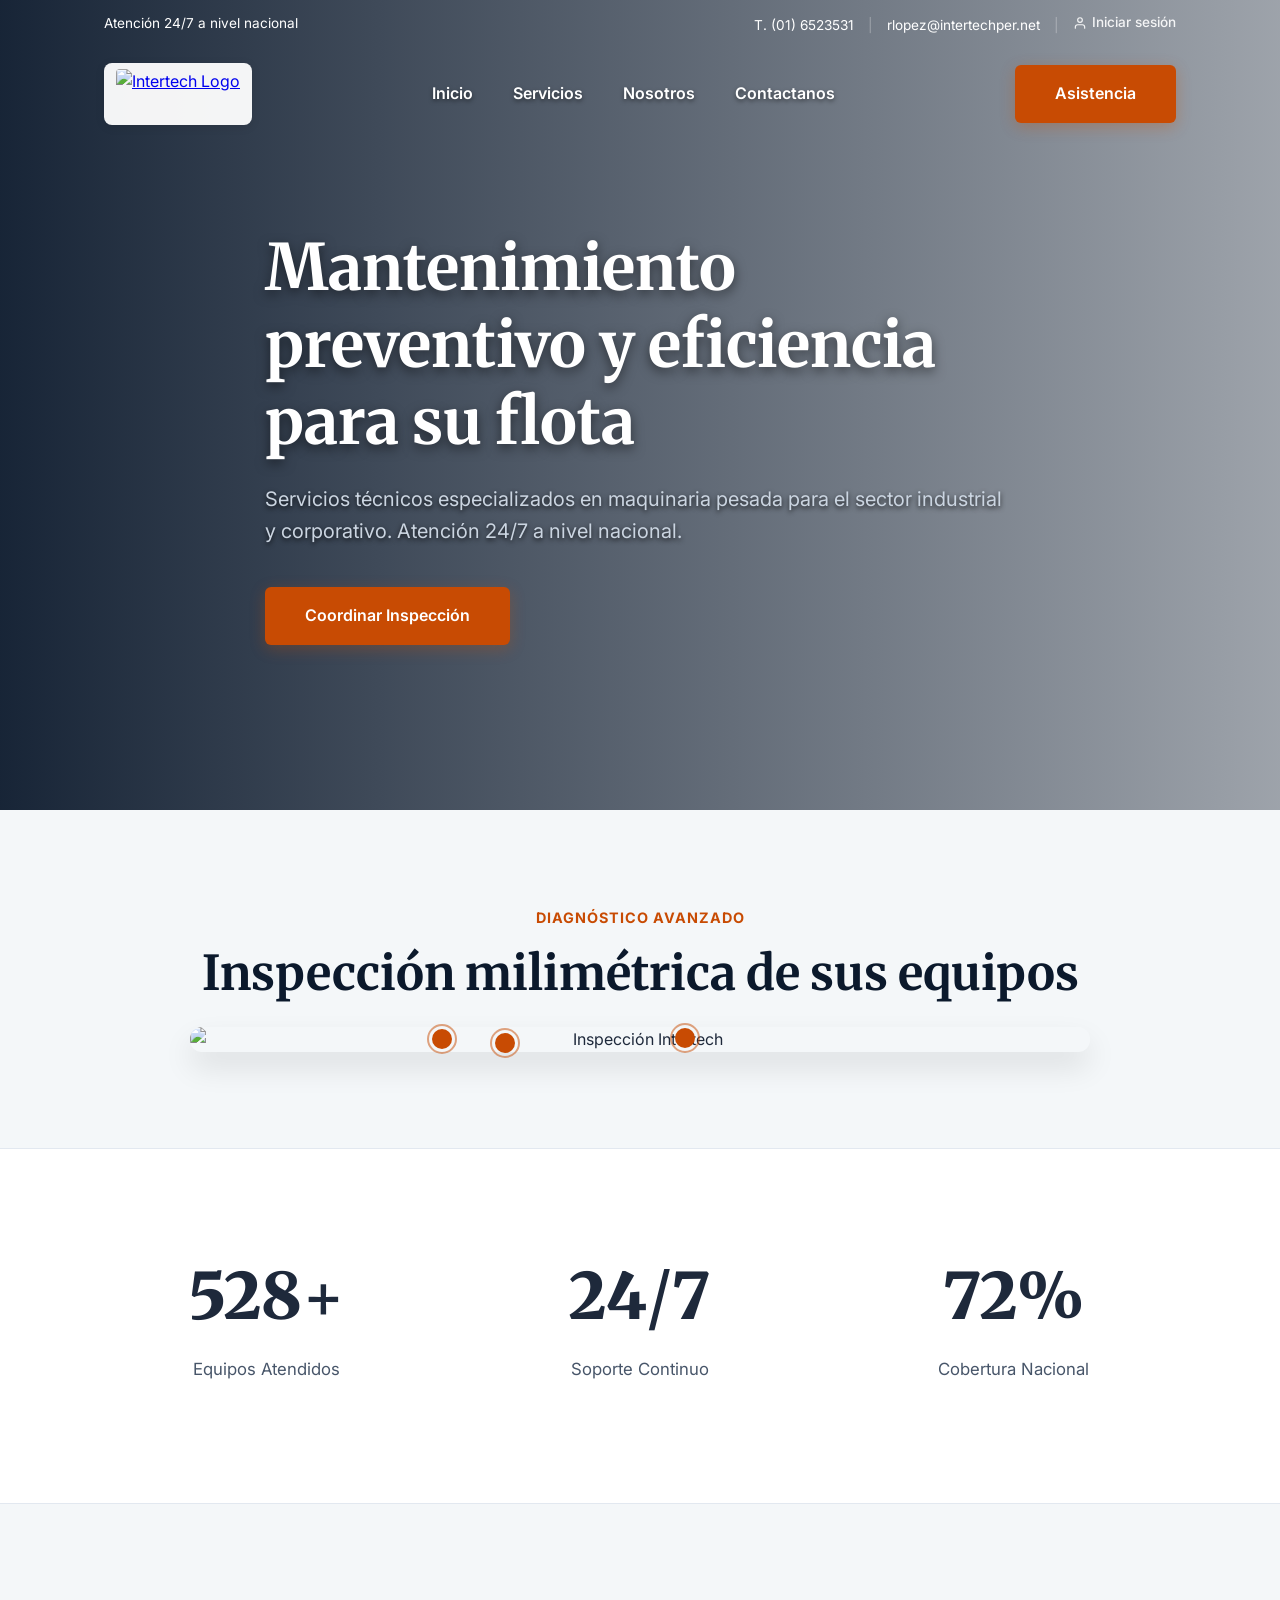
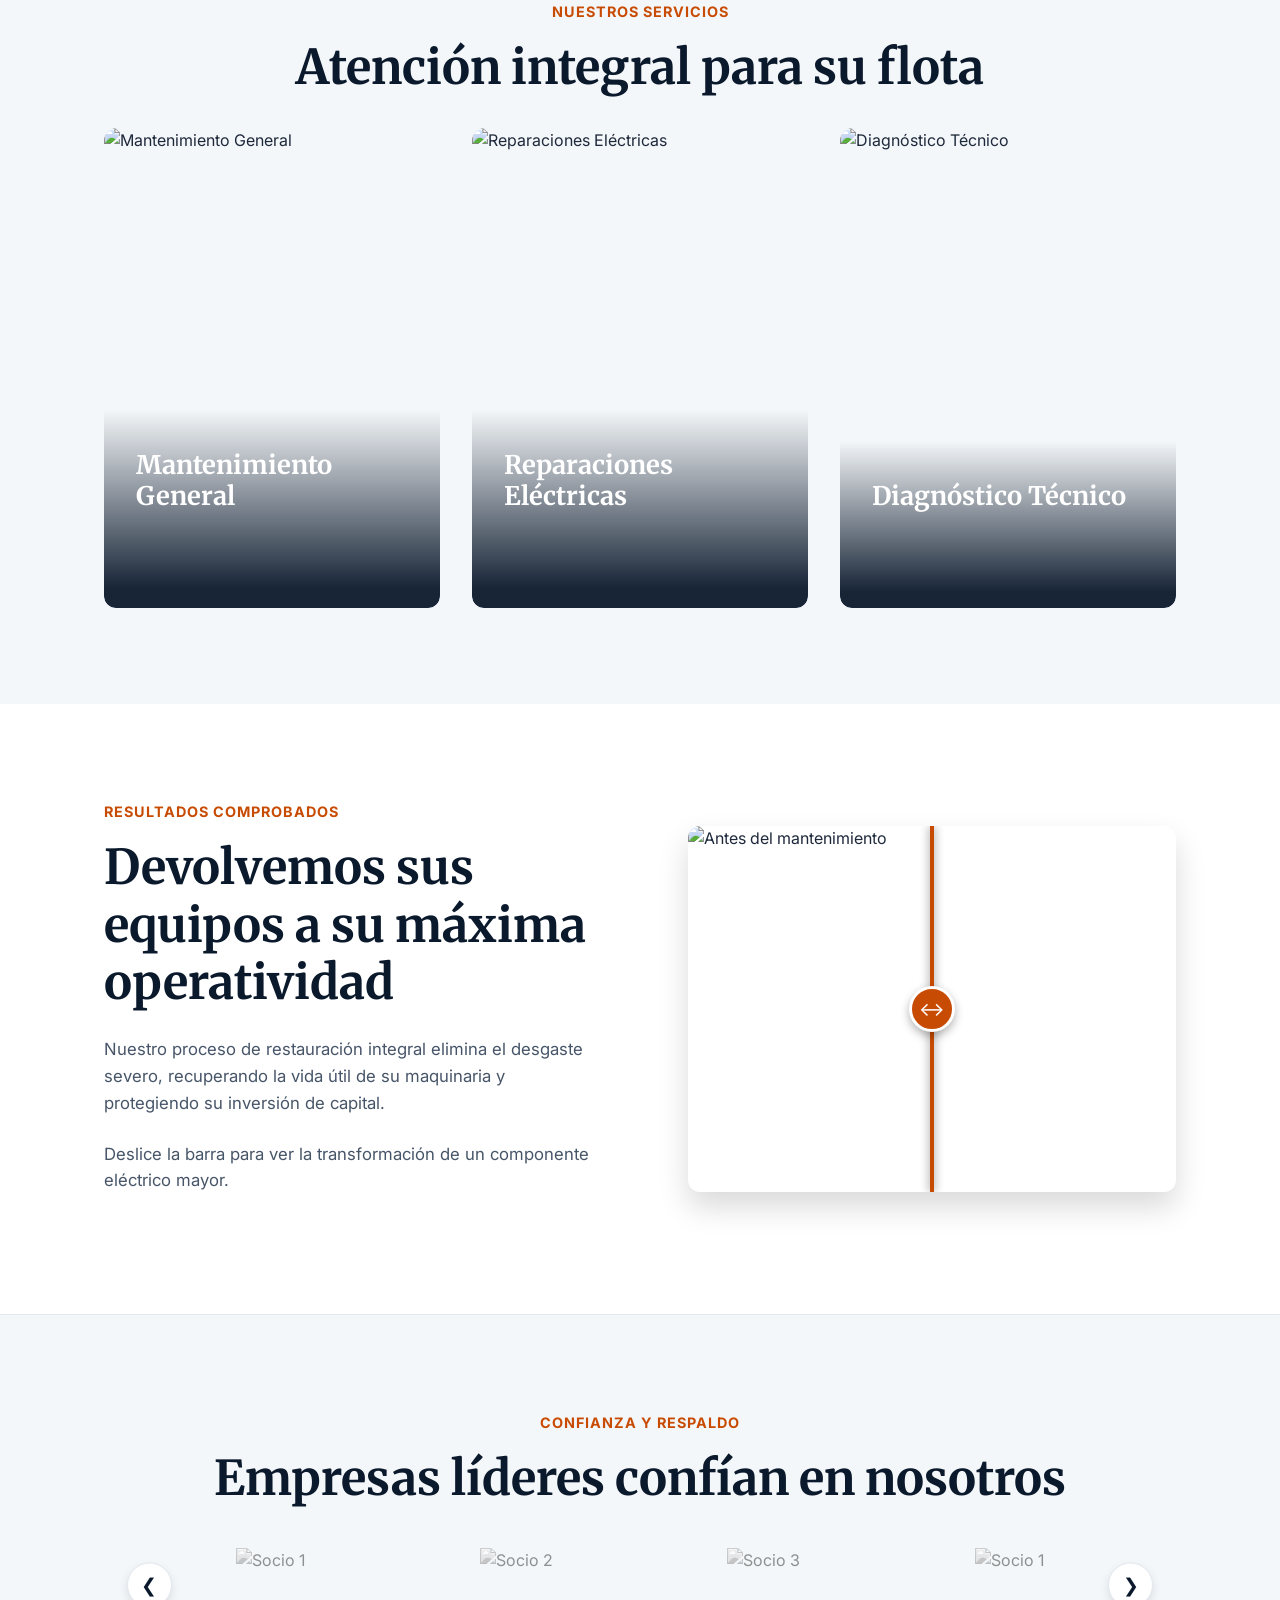
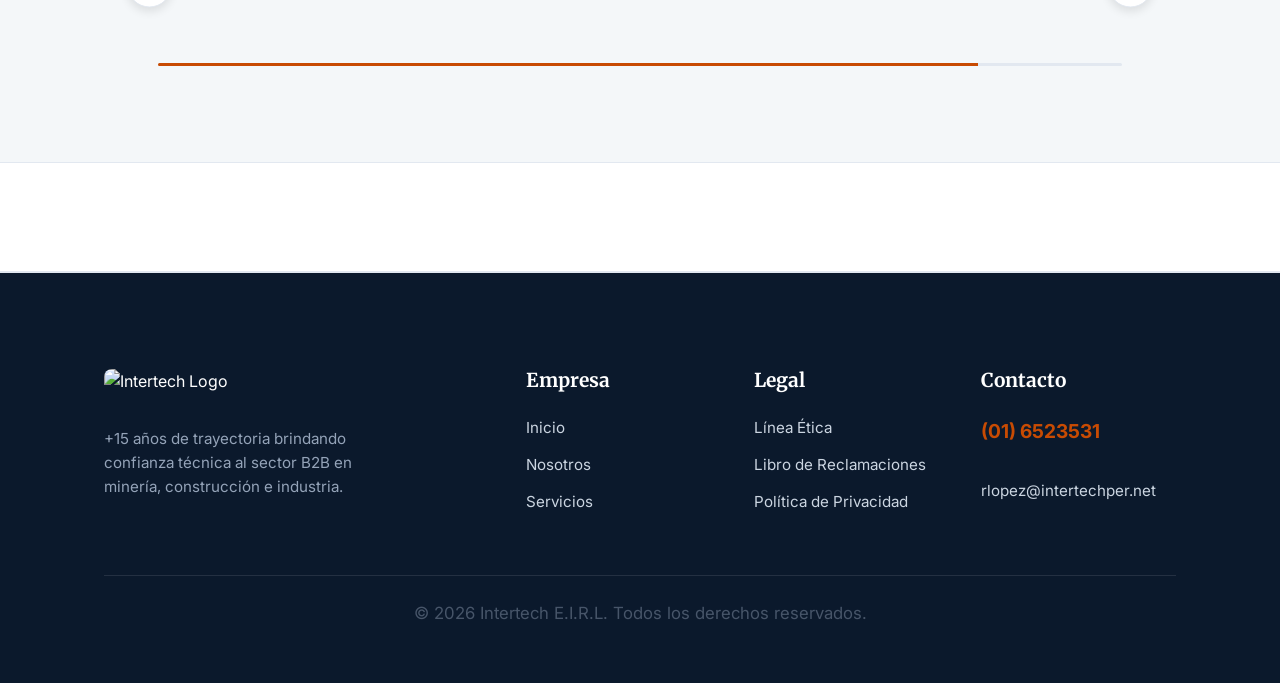
==== index.html @ c1bfff2f "Add files via upload" ====
<!DOCTYPE html>
<html lang="es">
<head>
  <meta charset="UTF-8">
  <meta name="viewport" content="width=device-width, initial-scale=1.0">
  <title>Intertech | Soluciones Corporativas en Maquinaria Pesada</title>
  <link href="https://fonts.googleapis.com/css2?family=Inter:wght@300;400;600;700&family=Merriweather:wght@400;700;900&display=swap" rel="stylesheet">
  <link rel="stylesheet" href="index.css">
</head>
<body>

  

  <!-- =========================================
       CABECERA CON TOP BAR (Atención 24/7)
       ========================================= -->
  <div class="header-wrapper" id="header-wrapper">
    <!-- NUEVA TOP BAR -->
    <div class="top-bar" id="top-bar">
      <div class="container top-bar-content">
        <div class="top-bar-left">
          <span>Atención 24/7 a nivel nacional</span>
        </div>
        <div class="top-bar-right">
          <span>T. (01) 6523531</span>
          <span class="divider">|</span>
          <span>rlopez@intertechper.net</span>
          <span class="divider">|</span>
          <a href="#" class="login-link">
            <svg width="14" height="14" viewBox="0 0 24 24" fill="none" stroke="currentColor" stroke-width="2" stroke-linecap="round" stroke-linejoin="round"><path d="M20 21v-2a4 4 0 0 0-4-4H8a4 4 0 0 0-4 4v2"></path><circle cx="12" cy="7" r="4"></circle></svg>
            Iniciar sesión
          </a>
        </div>
      </div>
    </div>

    <!-- TU NAVBAR ACTUAL -->
    <nav class="navbar" id="navbar">
      <div class="container nav-content">
        <a href="index.html" class="logo-container">
          <img src="images/logomejorado.jpg" alt="Intertech Logo" style="height: 50px; border-radius: 4px;">
        </a>
        
        <div class="links" id="nav-links">
          <a href="#inicio">Inicio</a>
          <a href="servicios.html">Servicios</a>
          <a href="nosotros.html">Nosotros</a>
          <a href="contactanos.html">Contactanos</a>
        </div>

        <div class="nav-actions">
          <a href="contactanos.html" class="btn-primary btn-small btn-magnetic hidden-mobile">Asistencia</a>
          <button class="hamburger" id="hamburger" aria-label="Abrir menú">
            <svg width="28" height="28" viewBox="0 0 24 24" fill="none" stroke="#FFFFFF" stroke-width="2" stroke-linecap="round"><path d="M3 12h18M3 6h18M3 18h18"/></svg>
          </button>
        </div>
      </div>
    </nav>
  </div>

  <!-- =========================================
       BLOQUE 1: HERO
       ========================================= -->
  <section class="hero" id="inicio">
    <div class="hero-overlay"></div>
    <div class="container hero-content center reveal">
      <div class="hero-text-box">
        <h1>Mantenimiento preventivo y eficiencia para su flota</h1>
        <p>Servicios técnicos especializados en maquinaria pesada para el sector industrial y corporativo. Atención 24/7 a nivel nacional.</p>
        <div class="hero-buttons center-btns mt-2">
          <a href="contactanos.html" class="btn-primary btn-magnetic">Coordinar Inspección</a>
        </div>
      </div>
    </div>
  </section>

  <!-- =========================================
       NUEVO BLOQUE: HOTSPOTS DE DIAGNÓSTICO
       ========================================= -->
  <section class="section bg-light" id="tecnologia">
    <div class="container center reveal">
      <span class="eyebrow">Diagnóstico Avanzado</span>
      <h2 class="mb-4">Inspección milimétrica de sus equipos</h2>
      
      <div class="hotspot-wrapper mt-2">
        <div class="hotspot-container">
          <!-- Imagen base del taller o motor -->
          <img src="images/hotspot.jpg" alt="Inspección Intertech" class="hotspot-img">
          
          <!-- Punto 1: Sistemas Hidráulicos (Apunta a las mangueras colgadas) -->
          <div class="hotspot" style="top: 50%; left: 28%;">
            <div class="hotspot-tooltip">
              <strong>Sistemas Hidráulicos</strong>
              <p>Escaneo preventivo de fugas y presión en bombas principales.</p>
            </div>
          </div>
          
          <!-- Punto 2: Motor y Transmisión (Apunta directo al bloque masivo del motor) -->
          <div class="hotspot" style="top: 45%; left: 55%;">
            <div class="hotspot-tooltip">
              <strong>Motor y Transmisión</strong>
              <p>Calibración electrónica y análisis de rendimiento en tiempo real.</p>
            </div>
          </div>
          
          <!-- Punto 3: Chasis y Estructura (Apunta a la viga de acero pesada inferior) -->
          <div class="hotspot" style="top: 65%; left: 35%;">
            <div class="hotspot-tooltip">
              <strong>Chasis y Estructura</strong>
              <p>Detección de fatiga de metales y refuerzo estructural con soldadura certificada.</p>
            </div>
          </div>
        </div>
      </div>
    </div>
  </section>

  <!-- =========================================
       BLOQUE 3: CONTADORES ANIMADOS
       ========================================= -->
  <section class="section counters-section bg-white border-y">
    <div class="container">
      <div class="stats-grid-animated">
        <div class="stat-anim-item center reveal">
          <div class="stat-anim-number text-primario">
            <span class="counter" data-target="850">0</span><span class="text-secundary">+</span>
          </div>
          <p class="font-bold">Equipos Atendidos</p>
        </div>
        <div class="stat-anim-item center reveal delay-1">
          <div class="stat-anim-number text-primario">
            <span class="counter" data-target="24">0</span><span class="text-secundary">/7</span>
          </div>
          <p class="font-bold">Soporte Continuo</p>
        </div>
        <div class="stat-anim-item center reveal delay-2">
          <div class="stat-anim-number text-primario">
            <span class="counter" data-target="100">0</span><span class="text-secundary">%</span>
          </div>
          <p class="font-bold">Cobertura Nacional</p>
        </div>
      </div>
    </div>
  </section>

  <!-- =========================================
       BLOQUE 4: SERVICIOS (Tarjetas 3D + Spotlight)
       ========================================= -->
  <section class="section services-section bg-light" id="servicios">
    <div class="container">
      <div class="center mb-4 reveal">
        <span class="eyebrow">Nuestros Servicios</span>
        <h2>Atención integral para su flota</h2>
      </div>

      <div class="service-visual-grid mt-2" id="services-grid">
        <!-- Tarjeta 1 -->
        <div class="service-visual-card tilt-card reveal spotlight-card">
          <div class="tilt-card-content">
            <img src="images/Mantenimiento General.jpeg" alt="Mantenimiento General" class="svc-bg">
            <div class="svc-overlay">
              <h3>Mantenimiento General</h3>
              <p>Preventivo y correctivo bajo rigurosos protocolos.</p>
            </div>
          </div>
        </div>
        
        <!-- Tarjeta 2 -->
        <div class="service-visual-card tilt-card reveal delay-1 spotlight-card">
          <div class="tilt-card-content">
            <img src="images/Reparaciones Eléctricas.jpeg" alt="Reparaciones Eléctricas" class="svc-bg">
            <div class="svc-overlay">
              <h3>Reparaciones Eléctricas</h3>
              <p>Reparación especializada de sistemas electrónicos.</p>
            </div>
          </div>
        </div>
        
        <!-- Tarjeta 3 -->
        <div class="service-visual-card tilt-card reveal delay-2 spotlight-card">
          <div class="tilt-card-content">
            <img src="images/DiagnósticoTécnico.png" alt="Diagnóstico Técnico" class="svc-bg">
            <div class="svc-overlay">
              <h3>Diagnóstico Técnico</h3>
              <p>Detección de fallas con herramientas multimarca.</p>
            </div>
          </div>
        </div>
      </div>
    </div>
  </section>

  <!-- =========================================
       NUEVO BLOQUE: COMPARADOR ANTES/DESPUÉS
       ========================================= -->
  <section class="section bg-white" id="resultados">
    <div class="container split-layout">
      <div class="visual-text reveal">
        <span class="eyebrow">Resultados Comprobados</span>
        <h2>Devolvemos sus equipos a su máxima operatividad</h2>
        <p>Nuestro proceso de restauración integral elimina el desgaste severo, recuperando la vida útil de su maquinaria y protegiendo su inversión de capital.</p>
        <p>Deslice la barra para ver la transformación de un componente eléctrico mayor.</p>
      </div>
      
      <div class="reveal delay-1">
        <div class="comparison-slider" id="comp-slider">
          <!-- Usamos dos de tus imágenes a modo de ejemplo de antes y después -->
          <img src="images/Antes.png" alt="Antes del mantenimiento" class="img-before">
          <img src="images/Después.png" alt="Después del mantenimiento" class="img-after">
          
          <input type="range" min="0" max="100" value="50" class="slider-range">
          <div class="slider-line"></div>
          <div class="slider-button">&#8596;</div>
        </div>
      </div>
    </div>
  </section>

  <!-- =========================================
       BLOQUE 5: CLIENTES (Carrusel Constante)
       ========================================= -->
  <section class="section clients-section bg-light border-y" id="clientes">
    <div class="container center reveal">
      <span class="eyebrow">Confianza y Respaldo</span>
      <h2 class="mb-4">Empresas líderes confían en nosotros</h2>
      
      <div class="interactive-carousel-wrapper mt-2" id="carousel-wrapper">
        <button class="carousel-btn prev-btn" aria-label="Anterior">&#10094;</button>
        <div class="carousel-track-container">
          <ul class="carousel-track" id="client-track">
            <li class="carousel-slide"><img src="images/logos/2409678c2fd66380193e21fceeb47ecd0e7e0461.png" alt="Socio 1" class="client-logo"></li>
            <li class="carousel-slide"><img src="images/logos/3438e399540747c468d20152c66d750ae5baccee.png" alt="Socio 2" class="client-logo"></li>
            <li class="carousel-slide"><img src="images/logos/ffe320e9b265e43862dbca7aba49ca8a0dbd255e.png" alt="Socio 3" class="client-logo"></li>
            <li class="carousel-slide"><img src="images/logos/2409678c2fd66380193e21fceeb47ecd0e7e0461.png" alt="Socio 1" class="client-logo"></li>
            <li class="carousel-slide"><img src="images/logos/3438e399540747c468d20152c66d750ae5baccee.png" alt="Socio 2" class="client-logo"></li>
            <li class="carousel-slide"><img src="images/logos/ffe320e9b265e43862dbca7aba49ca8a0dbd255e.png" alt="Socio 3" class="client-logo"></li>
          </ul>
        </div>
        <button class="carousel-btn next-btn" aria-label="Siguiente">&#10095;</button>
      </div>

      <div class="carousel-progress-bar">
        <div class="carousel-progress-fill" id="progress-fill"></div>
      </div>
    </div>
  </section>

  <!-- =========================================
       BLOQUE 6: TRANSICIÓN CAMIÓN MIXER ANIMADO
       ========================================= -->
  <div class="bg-white">
    <div class="truck-separator" id="truck-separator">
      <div class="truck-icon-container" id="truck-icon-container">
        <!-- SVG Camión con colores sólidos, sin efectos extraños -->
        <svg viewBox="0 0 240 120" xmlns="http://www.w3.org/2000/svg">
          <defs><clipPath id="drumClip"><ellipse cx="140" cy="50" rx="55" ry="32" /></clipPath></defs>
          <g stroke="#1A1A1A" stroke-width="2" stroke-linejoin="round" stroke-linecap="round">
            <rect x="15" y="85" width="200" height="8" rx="2" fill="#71717A" /><rect x="200" y="85" width="8" height="4" fill="#991B1B" stroke-width="1.5" /> 
            <circle cx="45" cy="95" r="12" fill="#1F2937" /><circle cx="155" cy="95" r="12" fill="#1F2937" /><circle cx="185" cy="95" r="12" fill="#1F2937" />
            <circle cx="45" cy="95" r="4" fill="#94A3B8" stroke-width="1.5" /><circle cx="155" cy="95" r="4" fill="#94A3B8" stroke-width="1.5" /><circle cx="185" cy="95" r="4" fill="#94A3B8" stroke-width="1.5" />
            <path d="M 75 85 L 75 55 L 85 55 L 85 85 Z" fill="#4B5563" /><path d="M 175 85 L 185 20 L 210 20 L 200 85 Z" fill="#4B5563" /><path d="M 205 30 L 225 15 L 225 40 L 205 45 Z" fill="#64748B" /> 
            <g transform="rotate(-15, 140, 50)">
              <ellipse cx="140" cy="50" rx="55" ry="32" fill="#243B55" stroke="none" />
              <g clip-path="url(#drumClip)"><rect x="122" y="10" width="36" height="80" fill="#A04015" stroke="none" /><text x="140" y="50" font-family="'Inter', sans-serif" font-weight="900" font-size="8.5" fill="#E2E8F0" stroke="none" text-anchor="middle" dominant-baseline="middle" transform="rotate(-90, 140, 50)" letter-spacing="1.5">INTERTECH</text></g>
              <ellipse cx="140" cy="50" rx="55" ry="32" fill="none" />
            </g>
            <path d="M 15 85 L 15 45 Q 15 35 25 35 L 55 35 Q 60 35 60 40 L 65 85 Z" fill="#243B55" /><path d="M 22 58 L 22 42 Q 22 40 26 40 L 48 40 L 52 58 Z" fill="#CBD5E1" stroke-width="1.5" />
            <rect x="12" y="75" width="8" height="10" rx="1" fill="#4B5563" stroke-width="1.5" /><rect x="12" y="65" width="4" height="6" rx="1" fill="#D97706" stroke-width="1" />
          </g>
        </svg>
      </div>
    </div>
  </div>

  <!-- =========================================
       BLOQUE 7: FOOTER
       ========================================= -->
  <footer class="footer">
    <div class="container">
      <div class="footer-grid">
        <div class="footer-brand">
          <img src="images/logomejorado.jpg" alt="Intertech Logo" style="max-width: 200px; margin-bottom: 1rem; border-radius: 8px;">
          <p>+15 años de trayectoria brindando confianza técnica al sector B2B en minería, construcción e industria.</p>
        </div>
        <div class="footer-nav">
          <h4>Empresa</h4>
          <a href="index.html">Inicio</a><a href="nosotros.html">Nosotros</a><a href="servicios.html">Servicios</a>
        </div>
        <div class="footer-nav">
          <h4>Legal</h4>
          <a href="#etica">Línea Ética</a><a href="#reclamos">Libro de Reclamaciones</a><a href="#privacidad">Política de Privacidad</a>
        </div>
        <div class="footer-contact">
          <h4>Contacto</h4>
          <a href="tel:016523531" style="font-size: 1.2rem; color: var(--color-secundario);">(01) 6523531</a>
          <p class="mt-2">rlopez@intertechper.net</p>
        </div>
      </div>
      <div class="footer-bottom mt-4">
        <p>© 2026 Intertech E.I.R.L. Todos los derechos reservados.</p>
      </div>
    </div>
  </footer>

  <!-- =========================================
       SCRIPTS DE INTERACTIVIDAD
       ========================================= -->
  <script>
    // 1. NAVEGACIÓN (Actualizado para el Header Wrapper)
    const headerWrapper = document.getElementById('header-wrapper');
    const hamburger = document.getElementById('hamburger');
    const navLinks = document.getElementById('nav-links');
    
    window.addEventListener('scroll', () => {
      window.scrollY > 50 ? headerWrapper.classList.add('scrolled') : headerWrapper.classList.remove('scrolled');
    });
    
    hamburger.addEventListener('click', () => {
      navLinks.classList.toggle('show');
      if(navLinks.classList.contains('show')) headerWrapper.classList.add('scrolled');
    });

    // 2. SCROLL REVEAL
    const revealElements = document.querySelectorAll('.reveal');
    const revealObserver = new IntersectionObserver((entries) => {
      entries.forEach(entry => {
        if (entry.isIntersecting) { entry.target.classList.add('active'); }
      });
    }, { threshold: 0.15, rootMargin: "0px 0px -50px 0px" });
    revealElements.forEach(el => revealObserver.observe(el));

    // 3. EFECTO MAGNÉTICO
    const magBtns = document.querySelectorAll('.btn-magnetic');
    magBtns.forEach(btn => {
      btn.addEventListener('mousemove', (e) => {
        const rect = btn.getBoundingClientRect();
        const h = rect.width / 2; const v = rect.height / 2;
        const x = e.clientX - rect.left - h; const y = e.clientY - rect.top - v;
        btn.style.transform = `translate(${x * 0.3}px, ${y * 0.3}px)`;
      });
      btn.addEventListener('mouseleave', () => { btn.style.transform = `translate(0px, 0px)`; });
    });

    // 4. SPOTLIGHT Y TILT 3D
    const tiltCards = document.querySelectorAll('.tilt-card');
    tiltCards.forEach(card => {
      const content = card.querySelector('.tilt-card-content');
      card.addEventListener('mousemove', e => {
        const rect = card.getBoundingClientRect();
        const x = e.clientX - rect.left; const y = e.clientY - rect.top;
        const centerX = rect.width / 2; const centerY = rect.height / 2;
        const rotateX = ((y - centerY) / centerY) * -15;
        const rotateY = ((x - centerX) / centerX) * 15;
        content.style.transform = `perspective(1000px) rotateX(${rotateX}deg) rotateY(${rotateY}deg) scale3d(1.02, 1.02, 1.02)`;
        card.style.setProperty('--mouse-x', `${x}px`);
        card.style.setProperty('--mouse-y', `${y}px`);
      });
      card.addEventListener('mouseleave', () => {
        content.style.transform = `perspective(1000px) rotateX(0deg) rotateY(0deg) scale3d(1, 1, 1)`;
      });
    });

    // 5. COMPARADOR ANTES/DESPUÉS
    const sliderRange = document.querySelector('.slider-range');
    const compSlider = document.getElementById('comp-slider');
    if(sliderRange) {
      sliderRange.addEventListener('input', (e) => {
        compSlider.style.setProperty('--pos', `${e.target.value}%`);
      });
    }

    // 6. CONTADORES REINICIABLES
    const counters = document.querySelectorAll('.counter');
    const counterObserver = new IntersectionObserver((entries) => {
      entries.forEach(entry => {
        const counter = entry.target;
        if (entry.isIntersecting) {
          const target = +counter.getAttribute('data-target');
          const updateCount = () => {
            const count = +counter.innerText;
            const inc = target / 40;
            if (count < target) {
              counter.innerText = Math.ceil(count + inc);
              setTimeout(updateCount, 30);
            } else { counter.innerText = target; }
          };
          updateCount();
        } else {
          counter.innerText = '0';
        }
      });
    }, { threshold: 0.5 });
    counters.forEach(counter => counterObserver.observe(counter));

    // 7. CARRUSEL INFINITO
    const track = document.getElementById('client-track');
    const nextBtn = document.querySelector('.next-btn');
    const prevBtn = document.querySelector('.prev-btn');
    const progressFill = document.getElementById('progress-fill');
    const carouselWrapper = document.getElementById('carousel-wrapper');
    let isMoving = false;
    
    const moveNext = () => {
      if (isMoving) return;
      isMoving = true;
      const slideWidth = track.firstElementChild.getBoundingClientRect().width;
      track.style.transition = 'transform 0.4s ease-in-out';
      track.style.transform = `translateX(-${slideWidth}px)`;
      track.addEventListener('transitionend', function handler() {
        track.style.transition = 'none';
        track.style.transform = 'translateX(0)';
        track.appendChild(track.firstElementChild);
        isMoving = false;
        track.removeEventListener('transitionend', handler);
      });
    };

    const movePrev = () => {
      if (isMoving) return;
      isMoving = true;
      const slideWidth = track.firstElementChild.getBoundingClientRect().width;
      track.prepend(track.lastElementChild);
      track.style.transition = 'none';
      track.style.transform = `translateX(-${slideWidth}px)`;
      setTimeout(() => {
        track.style.transition = 'transform 0.4s ease-in-out';
        track.style.transform = 'translateX(0)';
      }, 10);
      track.addEventListener('transitionend', function handler() {
        isMoving = false;
        track.removeEventListener('transitionend', handler);
      });
    };

    let progress = 0; let autoPlayInterval;
    const timePerSlide = 3000; const intervalTick = 50;
    const increment = 100 / (timePerSlide / intervalTick);

    const startAutoPlay = () => {
      clearInterval(autoPlayInterval);
      autoPlayInterval = setInterval(() => {
        progress += increment;
        progressFill.style.width = `${progress}%`;
        if (progress >= 100) { moveNext(); progress = 0; }
      }, intervalTick);
    };

    const resetAutoPlay = () => { progress = 0; progressFill.style.width = '0%'; startAutoPlay(); };
    nextBtn.addEventListener('click', () => { moveNext(); resetAutoPlay(); });
    prevBtn.addEventListener('click', () => { movePrev(); resetAutoPlay(); });
    carouselWrapper.addEventListener('mouseenter', () => clearInterval(autoPlayInterval));
    carouselWrapper.addEventListener('mouseleave', () => startAutoPlay());
    startAutoPlay();

    // 8. ANIMACIÓN CAMIÓN EN SCROLL (Movimiento lateral simple y sólido)
    window.addEventListener('scroll', () => {
      const truckSeparator = document.getElementById('truck-separator');
      const truckIcon = document.getElementById('truck-icon-container');
      
      if(truckSeparator && truckIcon) {
        const scrollTop = window.scrollY;
        const windowHeight = window.innerHeight;
        const docHeight = document.documentElement.scrollHeight;
        const maxScroll = docHeight - windowHeight;
        const truckTopAbs = truckSeparator.offsetTop;
        const startScroll = truckTopAbs - windowHeight;
        
        if (scrollTop >= startScroll) {
          let scrollPercent = (scrollTop - startScroll) / (maxScroll - startScroll);
          if (scrollPercent < 0) scrollPercent = 0;
          if (scrollPercent > 1) scrollPercent = 1;
          
          // Movimiento X simple y fluido de derecha a izquierda
          let posX = 100 - (scrollPercent * 120);
          truckIcon.style.transform = `translateX(${posX}vw)`;
        }
      }
    });
  </script>
</body>
</html>
---- index.css ----
/* =========================================
   VARIABLES CORPORATIVAS 
   ========================================= */
:root {
  --color-primario: #0B192C;
  --color-secundario: #C84B03;
  --color-secundario-hover: #9E3A02; 
  --bg-white: #FFFFFF;
  --bg-light: #F4F7F9;           
  --border-color: #E2E8F0;
  --text-main: #1E293B;          
  --text-muted: #475569;         
  --container-width: 1200px;
  --section-pad: 6rem 0;
}



/* =========================================
   BASE Y RESET
   ========================================= */
* { margin: 0; padding: 0; box-sizing: border-box; }
html { scroll-behavior: smooth; font-size: 16px; overflow-x: hidden; }
body { font-family: 'Inter', sans-serif; background-color: var(--bg-white); color: var(--text-main); line-height: 1.6; }



h1, h2, h3, h4 { font-family: 'Merriweather', serif; color: var(--color-primario); line-height: 1.2; }
h1 { font-size: clamp(2rem, 5vw, 4rem); margin-bottom: 1.5rem; }
h2 { font-size: clamp(1.8rem, 4vw, 3rem); margin-bottom: 1.5rem; }
h3 { font-size: 1.5rem; margin-bottom: 0.8rem; }
p { font-size: 1.05rem; color: var(--text-muted); margin-bottom: 1.5rem; }
.eyebrow { display: block; font-family: 'Inter', sans-serif; font-size: 0.9rem; font-weight: 700; text-transform: uppercase; color: var(--color-secundario); margin-bottom: 1rem; letter-spacing: 1px; }

.container { max-width: var(--container-width); margin: 0 auto; padding: 0 5%; }
.section { padding: var(--section-pad); }
.center { text-align: center; }
.bg-light { background-color: var(--bg-light); }
.bg-white { background-color: var(--bg-white); }
.mt-2 { margin-top: 2rem; }
.mt-4 { margin-top: 4rem; }
.relative { position: relative; }
.z-10 { z-index: 10; }
.z-20 { z-index: 20; }
.border-y { border-top: 1px solid var(--border-color); border-bottom: 1px solid var(--border-color); }
.overflow-hidden { overflow: hidden; }



/* Botones Magnéticos */
.btn-magnetic { transition: transform 0.2s cubic-bezier(0.2, 0.8, 0.2, 1), background-color 0.3s; will-change: transform; }
.btn-primary { display: inline-flex; align-items: center; justify-content: center; padding: 1rem 2.5rem; font-size: 1rem; font-weight: 600; background-color: var(--color-secundario); color: var(--bg-white); border: none; border-radius: 6px; text-decoration: none; box-shadow: 0 4px 15px rgba(200, 75, 3, 0.3); }
.btn-primary:hover { background-color: var(--color-secundario-hover); box-shadow: 0 8px 20px rgba(200, 75, 3, 0.4); }
.hover-float { transition: transform 0.3s ease; }
.hover-float:hover { transform: translateY(-5px); }
.hidden-mobile { display: inline-flex; }

/* =========================================
   ANIMACIONES GLOBALES (REVEAL)
   ========================================= */
.reveal { opacity: 0; transform: translateY(40px); transition: all 0.8s cubic-bezier(0.5, 0, 0, 1); }
.reveal.active { opacity: 1; transform: translateY(0); }
.delay-1 { transition-delay: 0.2s; }
.delay-2 { transition-delay: 0.4s; }


/* =========================================
   CABECERA TRANSPARENTE CON TOP BAR
   ========================================= */
.header-wrapper { 
  position: fixed; 
  top: 0; 
  left: 0; 
  width: 100%; 
  z-index: 1000; 
  transition: background-color 0.4s ease; 
}

.top-bar { 
  background-color: transparent; 
  color: var(--bg-white); 
  font-size: 0.85rem; 
  padding: 12px 0; 
  border-bottom: none; /* <-- AQUÍ QUITAMOS LA LÍNEA BLANCA */
  transition: all 0.4s ease; 
}
.top-bar-content { display: flex; justify-content: space-between; align-items: center; }
.divider { margin: 0 10px; color: rgba(255,255,255,0.3); }
.login-link { display: inline-flex; align-items: center; gap: 5px; color: rgba(255,255,255,0.9); text-decoration: none; font-weight: 500; transition: color 0.3s; }
.login-link:hover { color: var(--color-secundario); }

.navbar { 
  position: relative !important; 
  background-color: transparent; 
  border-bottom: none; /* Aseguramos que no haya líneas aquí tampoco */
  transition: all 0.4s ease; 
  padding: 0; 
}
.nav-content { 
  display: flex; 
  justify-content: space-between; 
  align-items: center; 
  height: 90px; 
}

/* Fondo blanco redondeado para el logo */
.logo-container { 
  background: rgba(255, 255, 255, 0.95); 
  padding: 6px 12px; 
  border-radius: 8px; 
  display: flex; 
  align-items: center; 
  box-shadow: 0 2px 10px rgba(0,0,0,0.1); 
}

.links { display: flex; gap: 2.5rem; align-items: center; }
.links a { color: #FFFFFF; text-decoration: none; font-weight: 600; transition: color 0.3s; text-shadow: 0 2px 4px rgba(0,0,0,0.5); }
.links a:hover { color: var(--color-secundario); }
.nav-actions { display: flex; gap: 1.5rem; align-items: center; }
.hamburger { display: none; background: transparent; border: none; cursor: pointer; }

/* =========================================
   ESTADO SCROLL (Oculta el Top Bar y pone el Navbar azul)
   ========================================= */
.header-wrapper.scrolled .top-bar { display: none; }
.header-wrapper.scrolled .navbar { background-color: var(--color-primario); box-shadow: 0 4px 20px rgba(0,0,0,0.2); }
.header-wrapper.scrolled .logo-container { background: #FFFFFF; }
.header-wrapper.scrolled .links a { text-shadow: none; color: #E2E8F0; }
.header-wrapper.scrolled .links a:hover { color: var(--color-secundario); }




/* =========================================
   HERO INTERACTIVO
   ========================================= */
.hero { position: relative; padding: 12rem 0 8rem 0; min-height: 90vh; display: flex; align-items: center; background: url('images/Hero Section.png') center/cover no-repeat; background-attachment: fixed; }
.hero-overlay { position: absolute; top: 0; left: 0; width: 100%; height: 100%; background: linear-gradient(to right, rgba(11, 25, 44, 0.95) 0%, rgba(11, 25, 44, 0.4) 100%); z-index: 1; }
.hero-content { position: relative; z-index: 2; text-align: left; }
.hero-text-box { max-width: 750px; }
.hero-text-box h1 { color: var(--bg-white); text-shadow: 0 4px 12px rgba(0,0,0,0.5); margin-bottom: 1.5rem; }
.hero-text-box p { color: #CBD5E1; font-size: 1.25rem; margin-bottom: 2.5rem; text-shadow: 0 2px 5px rgba(0,0,0,0.8); }

/* =========================================
   NUEVO: HOTSPOTS DE DIAGNÓSTICO
   ========================================= */
.hotspot-wrapper { position: relative; width: 100%; max-width: 900px; margin: 0 auto; }
.hotspot-container { position: relative; display: inline-block; width: 100%; border-radius: 12px; box-shadow: 0 15px 30px rgba(0,0,0,0.1); }
.hotspot-img { width: 100%; display: block; border-radius: 12px; }

.hotspot { 
  position: absolute; width: 20px; height: 20px; background: var(--color-secundario); 
  border-radius: 50%; cursor: pointer; transform: translate(-50%, -50%); z-index: 5; 
  box-shadow: 0 0 0 rgba(200, 75, 3, 0.6); animation: pulse 2s infinite;
}
.hotspot::after {
  content: ''; position: absolute; top: -5px; left: -5px; right: -5px; bottom: -5px;
  border: 2px solid var(--color-secundario); border-radius: 50%; opacity: 0.5;
}

.hotspot-tooltip {
  position: absolute; bottom: 35px; left: 50%; transform: translateX(-50%) translateY(15px);
  background: var(--color-primario); color: var(--bg-white); padding: 1.2rem;
  border-radius: 8px; width: 220px; text-align: left; opacity: 0; visibility: hidden;
  transition: all 0.3s cubic-bezier(0.2, 0.8, 0.2, 1); pointer-events: none;
  box-shadow: 0 10px 20px rgba(0,0,0,0.2);
}
.hotspot-tooltip strong { display: block; color: var(--color-secundario); margin-bottom: 0.3rem; font-size: 1.1rem; }
.hotspot-tooltip p { font-size: 0.85rem; color: #CBD5E1; margin: 0; line-height: 1.4; }
.hotspot-tooltip::after {
  content: ''; position: absolute; bottom: -8px; left: 50%; transform: translateX(-50%);
  border-width: 8px 8px 0; border-style: solid; border-color: var(--color-primario) transparent transparent transparent;
}
.hotspot:hover .hotspot-tooltip { opacity: 1; visibility: visible; transform: translateX(-50%) translateY(0); }

@keyframes pulse {
  0% { box-shadow: 0 0 0 0 rgba(200, 75, 3, 0.7); }
  70% { box-shadow: 0 0 0 15px rgba(200, 75, 3, 0); }
  100% { box-shadow: 0 0 0 0 rgba(200, 75, 3, 0); }
}

/* =========================================
   CONTADORES
   ========================================= */
.stats-grid-animated { display: grid; grid-template-columns: 1fr; gap: 3rem; }
@media (min-width: 768px) { .stats-grid-animated { grid-template-columns: repeat(3, 1fr); } }
.stat-anim-number { font-size: clamp(3.5rem, 5vw, 4.5rem); font-weight: 900; font-family: 'Merriweather', serif; margin-bottom: 0.5rem; display: flex; justify-content: center; align-items: center; }

/* =========================================
   SERVICIOS (TILT + SPOTLIGHT)
   ========================================= */
.service-visual-grid { display: grid; grid-template-columns: 1fr; gap: 2rem; perspective: 1000px; }
@media (min-width: 768px) { .service-visual-grid { grid-template-columns: repeat(3, 1fr); } }

.spotlight-card { position: relative; overflow: hidden; border-radius: 12px; }
.spotlight-card::before { content: ''; position: absolute; top: var(--mouse-y, 0); left: var(--mouse-x, 0); width: 400px; height: 400px; background: radial-gradient(circle, rgba(200, 75, 3, 0.25) 0%, transparent 60%); transform: translate(-50%, -50%); pointer-events: none; opacity: 0; transition: opacity 0.3s ease; z-index: 15; }
.spotlight-card:hover::before { opacity: 1; }

.tilt-card { perspective: 1000px; cursor: pointer; }
.tilt-card-content { position: relative; border-radius: 12px; overflow: hidden; height: 480px; box-shadow: 0 10px 30px rgba(0,0,0,0.1); transform-style: preserve-3d; transition: transform 0.1s cubic-bezier(0.2, 0.8, 0.2, 1); will-change: transform; }
.svc-bg { width: 100%; height: 100%; object-fit: cover; transition: transform 0.7s ease; }
.tilt-card:hover .svc-bg { transform: scale(1.1); }
.svc-overlay { position: absolute; bottom: 0; left: 0; width: 100%; padding: 2.5rem 2rem; background: linear-gradient(to top, rgba(11, 25, 44, 0.95) 10%, transparent); color: var(--bg-white); transition: padding 0.4s ease; transform: translateZ(30px); z-index: 16; }
.svc-overlay h3 { color: var(--bg-white); font-size: 1.6rem; margin-bottom: 0.5rem; }
.svc-overlay p { color: #CBD5E1; font-size: 0.95rem; margin-bottom: 0; opacity: 0; transform: translateY(20px); transition: all 0.4s ease; }
.tilt-card:hover .svc-overlay { padding-bottom: 3.5rem; }
.tilt-card:hover .svc-overlay p { opacity: 1; transform: translateY(0); }

/* =========================================
   NUEVO: SLIDER ANTES Y DESPUÉS
   ========================================= */
.split-layout { display: grid; grid-template-columns: 1fr; gap: 4rem; align-items: center; }
@media (min-width: 900px) { .split-layout { grid-template-columns: 1fr 1fr; gap: 6rem; } }

.comparison-slider { position: relative; width: 100%; max-width: 800px; overflow: hidden; border-radius: 12px; aspect-ratio: 4/3; box-shadow: 0 15px 30px rgba(0,0,0,0.15); --pos: 50%; }
.comparison-slider img { position: absolute; top: 0; left: 0; width: 100%; height: 100%; object-fit: cover; }
.img-after { clip-path: polygon(var(--pos) 0, 100% 0, 100% 100%, var(--pos) 100%); }

.slider-range { position: absolute; top: 0; left: 0; width: 100%; height: 100%; opacity: 0; cursor: ew-resize; z-index: 10; margin: 0; padding: 0; }
.slider-line { position: absolute; top: 0; left: var(--pos); width: 4px; height: 100%; background: var(--color-secundario); transform: translateX(-50%); pointer-events: none; z-index: 5; box-shadow: 0 0 10px rgba(0,0,0,0.5); }
.slider-button { position: absolute; top: 50%; left: var(--pos); width: 46px; height: 46px; background: var(--color-secundario); color: white; border-radius: 50%; transform: translate(-50%, -50%); display: flex; align-items: center; justify-content: center; pointer-events: none; z-index: 6; font-size: 1.2rem; box-shadow: 0 4px 10px rgba(0,0,0,0.3); border: 3px solid white; }

/* =========================================
   CARRUSEL
   ========================================= */
.interactive-carousel-wrapper { position: relative; width: 92%; margin: 0 auto; display: flex; align-items: center; }
.carousel-track-container { overflow: hidden; width: 100%; padding: 1rem 0; mask-image: linear-gradient(to right, transparent, black 5%, black 95%, transparent); -webkit-mask-image: linear-gradient(to right, transparent, black 5%, black 95%, transparent); }
.carousel-track { display: flex; list-style: none; }
.carousel-slide { min-width: calc(100% / 4); box-sizing: border-box; padding: 0 1rem; display: flex; justify-content: center; }
.client-logo { height: 75px; object-fit: contain; filter: grayscale(100%) opacity(0.5); transition: all 0.3s ease; cursor: pointer; }
.client-logo:hover { filter: grayscale(0%) opacity(1); transform: scale(1.05); }

.carousel-progress-bar { width: 90%; height: 3px; background: #E2E8F0; margin: 1.5rem auto 0 auto; border-radius: 2px; overflow: hidden; }
.carousel-progress-fill { height: 100%; width: 0%; background: var(--color-secundario); transition: width 0.05s linear; }

.carousel-btn { background: var(--bg-white); color: var(--color-primario); border: 1px solid var(--border-color); border-radius: 50%; width: 45px; height: 45px; cursor: pointer; position: absolute; top: 50%; transform: translateY(-50%); z-index: 10; font-size: 1.2rem; transition: all 0.3s ease; display: flex; justify-content: center; align-items: center; box-shadow: 0 4px 10px rgba(0,0,0,0.1); }
.carousel-btn:hover { background: var(--color-secundario); color: var(--bg-white); border-color: var(--color-secundario); transform: translateY(-50%) scale(1.1); }
.prev-btn { left: -20px; } .next-btn { right: -20px; }

/* =========================================
   ANIMACIÓN CAMIÓN (Altura corregida y movimiento limpio)
   ========================================= */
.truck-separator { 
  position: relative; 
  width: 100%; 
  height: 110px; /* Mantiene la altura holgada para no cortar arriba */
  overflow: hidden; 
  border-bottom: 2px solid var(--border-color); 
  display: flex; 
  align-items: flex-end; 
  padding-bottom: 5px; 
}
.truck-icon-container { 
  position: absolute; 
  bottom: 5px; 
  left: 0; 
  width: 160px; 
  height: auto; 
  transform: translateX(100vw); 
  transition: transform 0.2s ease-out; 
  will-change: transform; 
}
.truck-icon-container svg { 
  width: 100%; 
  height: auto; 
  display: block; 
}

/* =========================================
   FOOTER
   ========================================= */
.footer { background-color: var(--color-primario); color: var(--bg-white); padding: 6rem 0 2rem 0; }
.footer-grid { display: grid; grid-template-columns: 1fr; gap: 3rem; }
@media (min-width: 768px) { .footer-grid { grid-template-columns: 2fr 1fr 1fr 1fr; gap: 2rem; } }
.footer-brand p { color: #94A3B8; font-size: 0.95rem; max-width: 300px; margin-top: 1rem; }
.footer h4 { color: var(--bg-white); font-size: 1.2rem; margin-bottom: 1.5rem; }
.footer-nav a, .footer-contact p { display: block; color: #CBD5E1; text-decoration: none; font-size: 0.95rem; margin-bottom: 0.8rem; transition: color 0.3s; }
.footer-nav a:hover { color: var(--color-secundario); transform: translateX(5px); display: inline-block; }
.footer-contact a { color: var(--bg-white); font-weight: bold; text-decoration: none; transition: color 0.3s; }
.footer-contact a:hover { color: var(--color-secundario); }
.footer-bottom { border-top: 1px solid rgba(255,255,255,0.1); padding-top: 1.5rem; text-align: center; font-size: 0.85rem; color: #64748B; margin-top: 3rem; }

/* =========================================
   RESPONSIVO
   ========================================= */
@media (max-width: 900px) {
  .hidden-mobile { display: none; }
  .hamburger { display: block; }
  .links { position: absolute; top: 100%; left: 0; width: 100%; background-color: var(--color-primario); flex-direction: column; align-items: flex-start; gap: 0; max-height: 0; overflow: hidden; transition: max-height 0.4s ease, padding 0.4s ease; box-shadow: 0 10px 15px rgba(0,0,0,0.2); }
  .links.show { max-height: 400px; padding: 1rem 0; border-bottom: 3px solid var(--color-secundario); }
  .links a { padding: 1rem 5%; width: 100%; border-bottom: 1px solid rgba(255,255,255,0.05); color: #E2E8F0; }
  .split-layout { grid-template-columns: 1fr; gap: 3rem; }
  .hero-text-box h1 { font-size: 2.2rem; }
}
@media (max-width: 768px) {
  .carousel-slide { min-width: calc(100% / 2); }
  .interactive-carousel-wrapper { width: 100%; }
  .prev-btn { left: 0; } .next-btn { right: 0; }
  .service-visual-grid, .stats-grid-animated { grid-template-columns: 1fr; }
  .hotspot-tooltip { width: 160px; font-size: 0.8rem; }
}
@media (max-width: 480px) {
  .carousel-slide { min-width: 100%; }
}
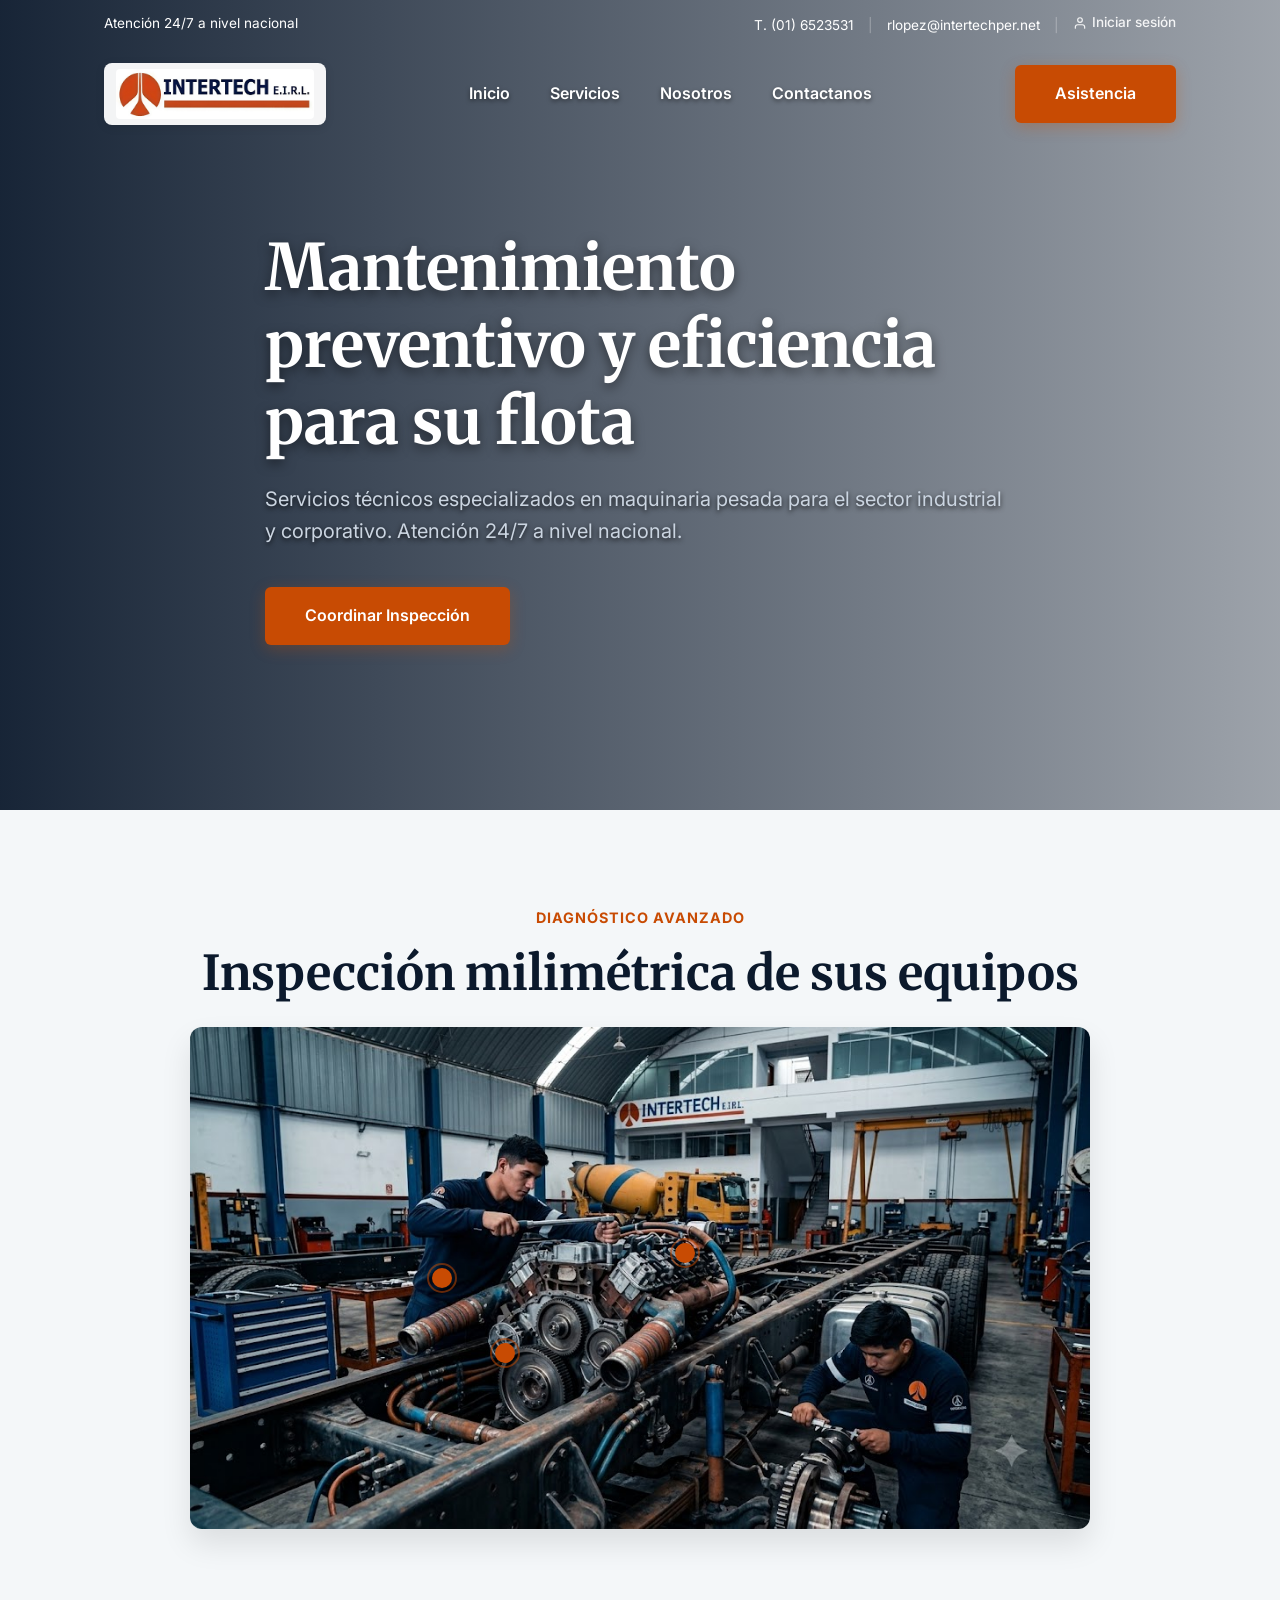
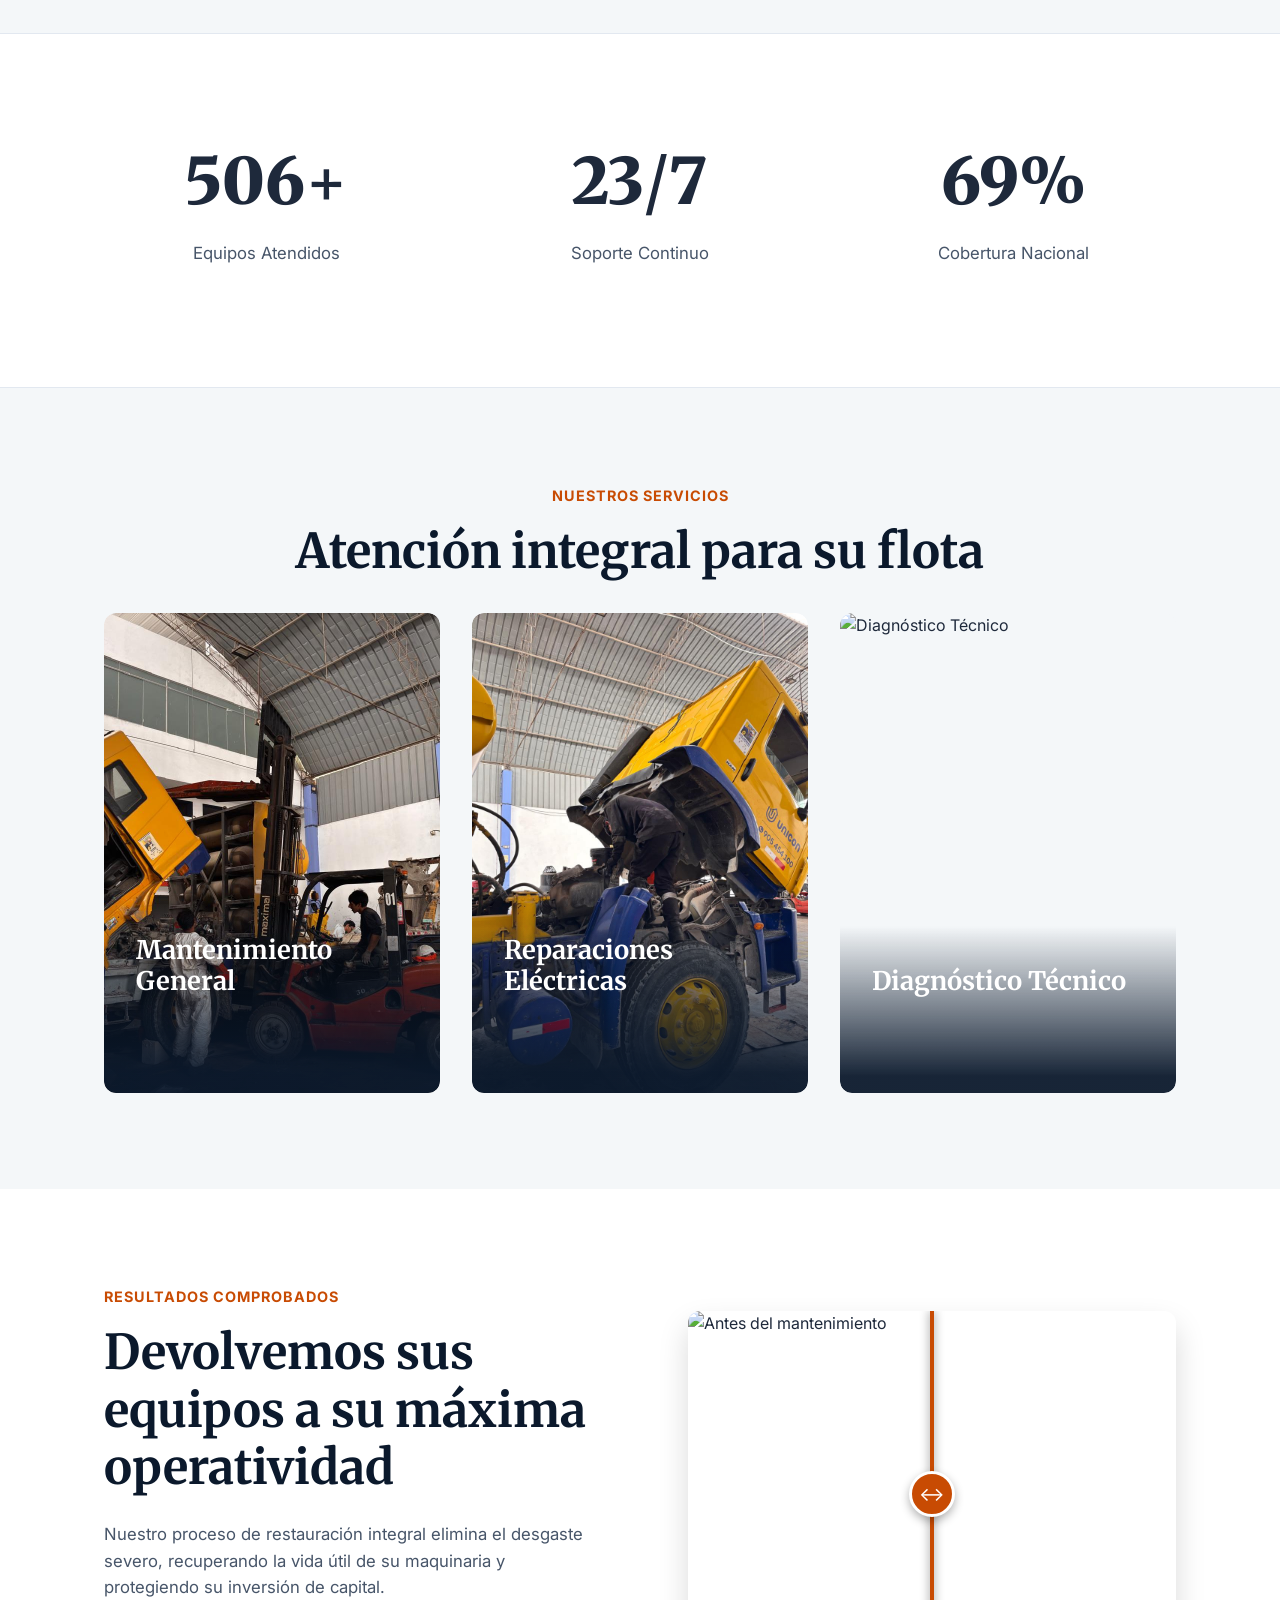
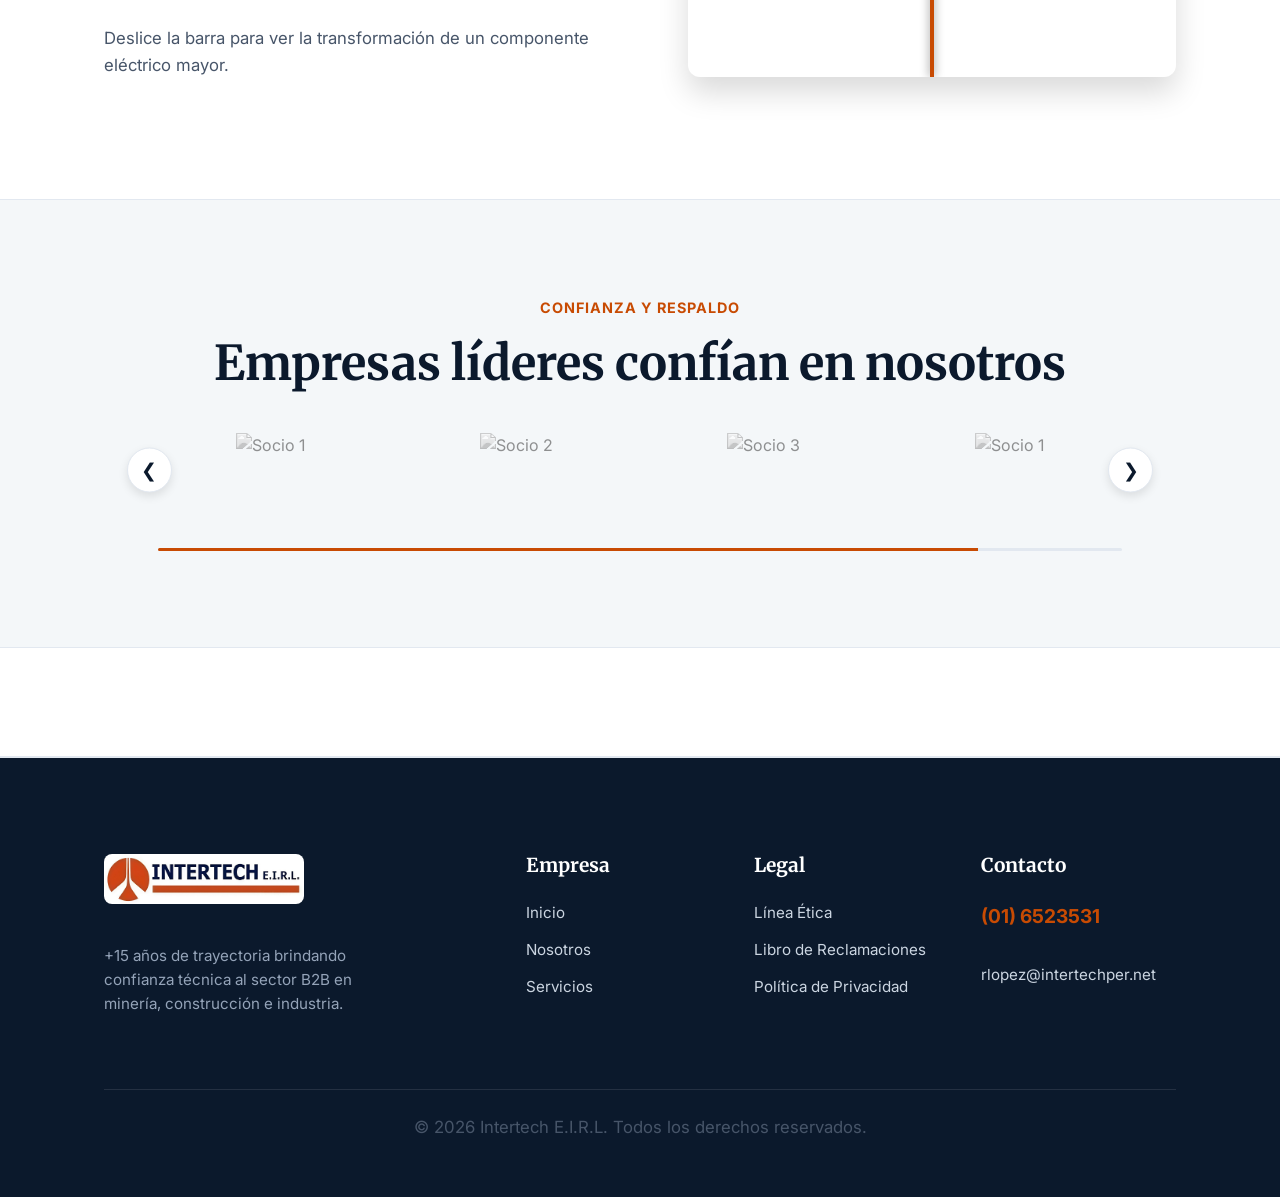
==== commit 22bcc9ee: "Update index.html" ====
--- a/index.html
+++ b/index.html
@@ -38,7 +38,7 @@
     <nav class="navbar" id="navbar">
       <div class="container nav-content">
         <a href="index.html" class="logo-container">
-          <img src="images/logomejorado.jpg" alt="Intertech Logo" style="height: 50px; border-radius: 4px;">
+          <img src="logomejorado.jpg" alt="Intertech Logo" style="height: 50px; border-radius: 4px;">
         </a>
         
         <div class="links" id="nav-links">
@@ -85,7 +85,7 @@
       <div class="hotspot-wrapper mt-2">
         <div class="hotspot-container">
           <!-- Imagen base del taller o motor -->
-          <img src="images/hotspot.jpg" alt="Inspección Intertech" class="hotspot-img">
+          <img src="hotspot.jpg" alt="Inspección Intertech" class="hotspot-img">
           
           <!-- Punto 1: Sistemas Hidráulicos (Apunta a las mangueras colgadas) -->
           <div class="hotspot" style="top: 50%; left: 28%;">
@@ -157,7 +157,7 @@
         <!-- Tarjeta 1 -->
         <div class="service-visual-card tilt-card reveal spotlight-card">
           <div class="tilt-card-content">
-            <img src="images/Mantenimiento General.jpeg" alt="Mantenimiento General" class="svc-bg">
+            <img src="Mantenimiento General.jpeg" alt="Mantenimiento General" class="svc-bg">
             <div class="svc-overlay">
               <h3>Mantenimiento General</h3>
               <p>Preventivo y correctivo bajo rigurosos protocolos.</p>
@@ -168,7 +168,7 @@
         <!-- Tarjeta 2 -->
         <div class="service-visual-card tilt-card reveal delay-1 spotlight-card">
           <div class="tilt-card-content">
-            <img src="images/Reparaciones Eléctricas.jpeg" alt="Reparaciones Eléctricas" class="svc-bg">
+            <img src="Reparaciones Eléctricas.jpeg" alt="Reparaciones Eléctricas" class="svc-bg">
             <div class="svc-overlay">
               <h3>Reparaciones Eléctricas</h3>
               <p>Reparación especializada de sistemas electrónicos.</p>
@@ -179,7 +179,7 @@
         <!-- Tarjeta 3 -->
         <div class="service-visual-card tilt-card reveal delay-2 spotlight-card">
           <div class="tilt-card-content">
-            <img src="images/DiagnósticoTécnico.png" alt="Diagnóstico Técnico" class="svc-bg">
+            <img src="DiagnósticoTécnico.png" alt="Diagnóstico Técnico" class="svc-bg">
             <div class="svc-overlay">
               <h3>Diagnóstico Técnico</h3>
               <p>Detección de fallas con herramientas multimarca.</p>
@@ -205,8 +205,8 @@
       <div class="reveal delay-1">
         <div class="comparison-slider" id="comp-slider">
           <!-- Usamos dos de tus imágenes a modo de ejemplo de antes y después -->
-          <img src="images/Antes.png" alt="Antes del mantenimiento" class="img-before">
-          <img src="images/Después.png" alt="Después del mantenimiento" class="img-after">
+          <img src="Antes.png" alt="Antes del mantenimiento" class="img-before">
+          <img src="Después.png" alt="Después del mantenimiento" class="img-after">
           
           <input type="range" min="0" max="100" value="50" class="slider-range">
           <div class="slider-line"></div>
@@ -279,7 +279,7 @@
     <div class="container">
       <div class="footer-grid">
         <div class="footer-brand">
-          <img src="images/logomejorado.jpg" alt="Intertech Logo" style="max-width: 200px; margin-bottom: 1rem; border-radius: 8px;">
+          <img src="logomejorado.jpg" alt="Intertech Logo" style="max-width: 200px; margin-bottom: 1rem; border-radius: 8px;">
           <p>+15 años de trayectoria brindando confianza técnica al sector B2B en minería, construcción e industria.</p>
         </div>
         <div class="footer-nav">
@@ -478,4 +478,4 @@
     });
   </script>
 </body>
-</html>+</html>
